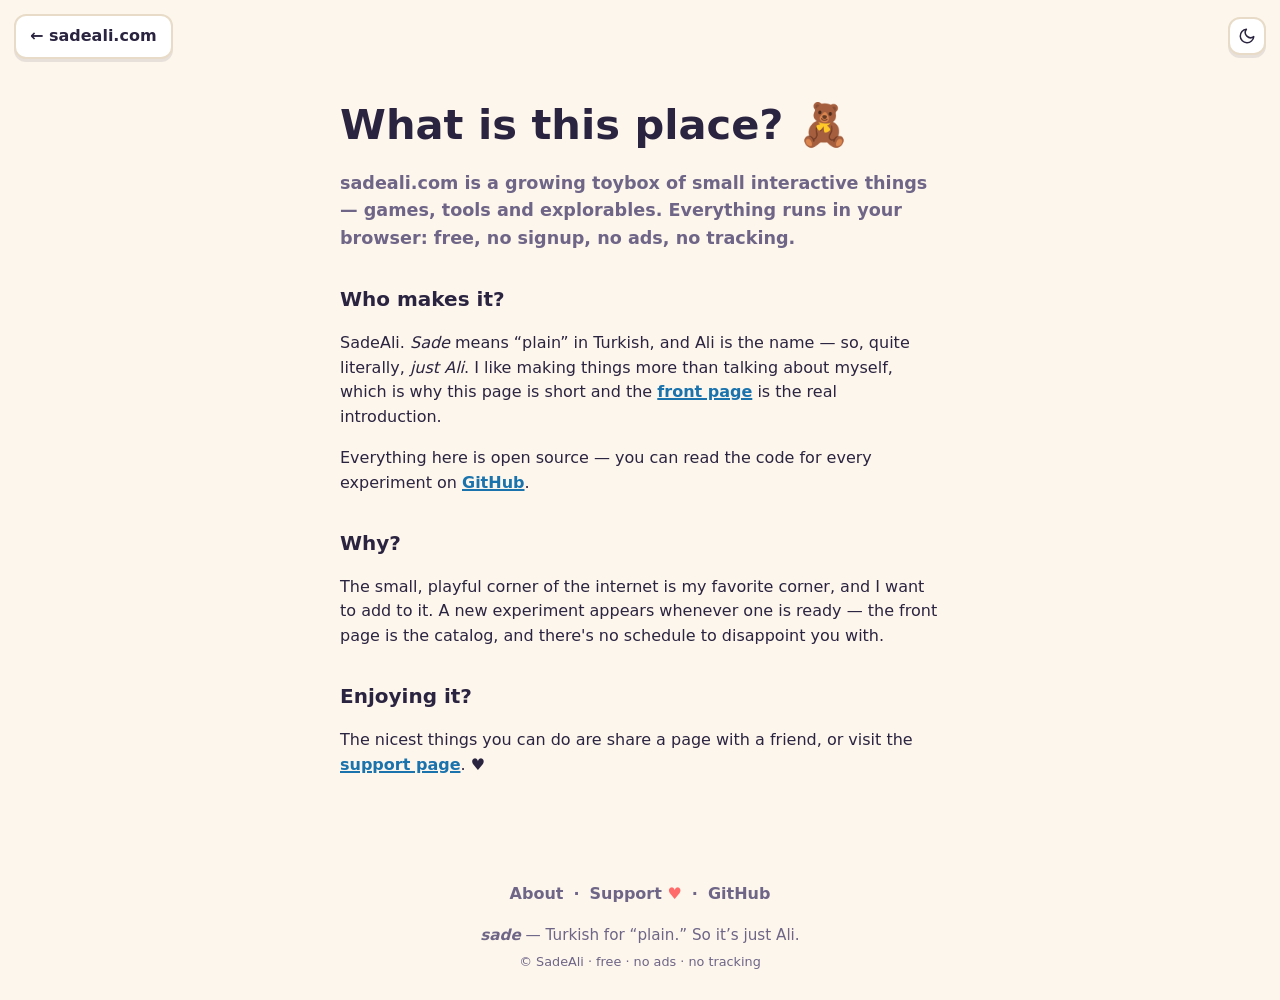
==== about/index.html @ f3c20641 "Review fixes: no-JS dark theme tokens, WCAG AA contrast, [hidden] guard, og:image + twitter cards, e" ====
<!DOCTYPE html>
<html lang="en">
<head>
<meta charset="UTF-8">
<meta name="viewport" content="width=device-width, initial-scale=1.0">
<title>About — SadeAli</title>
<meta name="description" content="What sadeali.com is, who makes it, and why: a growing toybox of free interactive experiments.">
<meta property="og:type" content="website">
<meta property="og:title" content="About — SadeAli">
<meta property="og:description" content="What sadeali.com is, who makes it, and why.">
<meta property="og:site_name" content="SadeAli">
<meta property="og:url" content="https://sadeali.com/about/">
<meta property="og:image" content="https://sadeali.com/og.png">
<meta property="og:image:width" content="1200">
<meta property="og:image:height" content="630">
<meta property="og:image:alt" content="SadeAli — little experiments on the internet">
<link rel="canonical" href="https://sadeali.com/about/">
<meta name="twitter:card" content="summary_large_image">
<meta name="twitter:title" content="About — SadeAli">
<meta name="twitter:description" content="What sadeali.com is, who makes it, and why.">
<meta name="twitter:image" content="https://sadeali.com/og.png">
<link rel="icon" href="data:image/svg+xml,&lt;svg xmlns='http://www.w3.org/2000/svg' viewBox='0 0 100 100'&gt;&lt;text y='.9em' font-size='90'&gt;🧸&lt;/text&gt;&lt;/svg&gt;">
<link rel="stylesheet" href="../css/style.css">
<script>
(function(){var t=null;try{t=localStorage.getItem('sadeali-theme');}catch(e){}if(!t)t=matchMedia('(prefers-color-scheme: dark)').matches?'dark':'light';document.documentElement.dataset.theme=t;})();
</script>
</head>
<body>
<div class="topbar">
  <a class="backlink" href="../">← sadeali.com</a>
  <div class="topbar-spacer"></div>
  <button class="iconbtn" id="themeToggle" aria-label="Toggle light or dark theme" title="Toggle theme" hidden>
    <svg class="ic-moon" viewBox="0 0 24 24" width="18" height="18" aria-hidden="true"><path d="M21 12.8A9 9 0 1 1 11.2 3a7 7 0 0 0 9.8 9.8Z" stroke="currentColor" stroke-width="2" fill="none" stroke-linejoin="round"/></svg>
    <svg class="ic-sun" viewBox="0 0 24 24" width="18" height="18" aria-hidden="true"><circle cx="12" cy="12" r="4" stroke="currentColor" stroke-width="2" fill="none"/><path d="M12 2v2m0 16v2M2 12h2m16 0h2M4.9 4.9l1.4 1.4m11.4 11.4 1.4 1.4M19.1 4.9l-1.4 1.4M6.3 17.7l-1.4 1.4" stroke="currentColor" stroke-width="2" stroke-linecap="round"/></svg>
  </button>
</div>

<main class="page">
  <h1>What is this place? 🧸</h1>
  <p class="lede">sadeali.com is a growing toybox of small interactive things — games, tools and explorables. Everything runs in your browser: free, no signup, no ads, no tracking.</p>

  <h2>Who makes it?</h2>
  <p>SadeAli. <em lang="tr">Sade</em> means “plain” in Turkish, and Ali is the name — so, quite literally, <em>just Ali</em>. I like making things more than talking about myself, which is why this page is short and the <a href="../">front page</a> is the real introduction.</p>
  <p>Everything here is open source — you can read the code for every experiment on <a href="https://github.com/SadeAli" rel="me noopener">GitHub</a>.</p>

  <h2>Why?</h2>
  <p>The small, playful corner of the internet is my favorite corner, and I want to add to it. A new experiment appears whenever one is ready — the front page is the catalog, and there's no schedule to disappoint you with.</p>

  <h2>Enjoying it?</h2>
  <p>The nicest things you can do are share a page with a friend, or visit the <a href="../support/">support page</a>. ♥</p>
</main>

<footer class="footer">
  <nav class="footnav" aria-label="Site links">
    <a href="../about/">About</a>
    <span aria-hidden="true">·</span>
    <a href="../support/">Support <span class="heart-ink" aria-hidden="true">♥</span></a>
    <span aria-hidden="true">·</span>
    <a href="https://github.com/SadeAli" rel="me noopener">GitHub</a>
    <span id="supportLinks"></span>
  </nav>
  <p class="brandstory"><em lang="tr">sade</em> — Turkish for “plain.” So it’s just Ali.</p>
  <p class="fineprint">© SadeAli · free · no ads · no tracking</p>
</footer>

<script src="../js/support-config.js"></script>
<script src="../js/main.js"></script>
</body>
</html>
---- css/style.css ----
/* ============================================================
   sadeali.com — playful toybox theme.
   Zero dependencies, no external fonts; system rounded stack.
   Tokens first, then hero, cards, inner pages, footer.
   ============================================================ */

:root {
  --bg: #FDF6EC;
  --card: #FFFFFF;
  --ink: #2B2440;
  --muted: #6E6587;
  --line: #E8DCC8;
  --shadow: rgba(43, 36, 64, 0.10);
  --hero-from: #C9E9FF;
  --focus: #1A73AD;
  --link: #1A73AD;
  --blob-alpha: 0.5;

  --coral: #FF6B6B;
  --sunny: #FFB627;
  --mint: #2EC4A6;
  --sky: #3FB3F6;
  --lilac: #9D7BF4;
  --bubblegum: #F46BB8;
}

:root[data-theme="dark"] {
  --bg: #1A1626;
  --card: #241E35;
  --ink: #F3EEFF;
  --muted: #A79FC2;
  --line: #372E52;
  --shadow: rgba(0, 0, 0, 0.45);
  --hero-from: #2A2350;
  --focus: #9D7BF4;
  --link: var(--sky);
  --blob-alpha: 0.28;
}

/* No-JS visitors still get their preferred scheme. */
@media (prefers-color-scheme: dark) {
  :root:not([data-theme="light"]) {
    --bg: #1A1626;
    --card: #241E35;
    --ink: #F3EEFF;
    --muted: #A79FC2;
    --line: #372E52;
    --shadow: rgba(0, 0, 0, 0.45);
    --hero-from: #2A2350;
    --focus: #9D7BF4;
    --link: var(--sky);
    --blob-alpha: 0.28;
  }
}

.accent-coral { --accent: var(--coral); }
.accent-sunny { --accent: var(--sunny); }
.accent-mint { --accent: var(--mint); }
.accent-sky { --accent: var(--sky); }
.accent-lilac { --accent: var(--lilac); }
.accent-bubblegum { --accent: var(--bubblegum); }

* { box-sizing: border-box; }

/* The Stage-0 reveal depends on [hidden] beating component display rules
   (UA stylesheets don't always apply it with !important). */
[hidden] { display: none !important; }

html { height: 100%; }

body {
  margin: 0;
  min-height: 100%;
  display: flex;
  flex-direction: column;
  background: var(--bg);
  color: var(--ink);
  font-family: ui-rounded, "SF Pro Rounded", "Nunito", "Quicksand", "Varela Round", "Trebuchet MS", system-ui, sans-serif;
  line-height: 1.55;
  -webkit-font-smoothing: antialiased;
}

a { color: inherit; }

.skip {
  position: absolute;
  left: -9999px;
  top: 0;
  background: var(--card);
  color: var(--ink);
  padding: 10px 16px;
  border-radius: 0 0 12px 0;
  z-index: 20;
}
.skip:focus { left: 0; }

:is(a, button, input, [tabindex]):focus-visible {
  outline: 3px solid var(--focus);
  outline-offset: 3px;
}

/* ===== Corner controls (theme toggle, support heart) ===== */

.corner-controls {
  position: absolute;
  top: 14px;
  right: 14px;
  display: flex;
  gap: 8px;
  z-index: 5;
}

.iconbtn {
  display: inline-flex;
  align-items: center;
  justify-content: center;
  width: 38px;
  height: 38px;
  border-radius: 12px;
  border: 2px solid var(--line);
  background: var(--card);
  color: var(--ink);
  cursor: pointer;
  padding: 0;
  box-shadow: 0 3px 0 var(--shadow);
  transition: transform 0.15s ease, box-shadow 0.15s ease;
}
.iconbtn:hover { transform: translateY(-2px); box-shadow: 0 5px 0 var(--shadow); }
.iconbtn:active { transform: translateY(1px); box-shadow: 0 1px 0 var(--shadow); }

:root[data-theme="dark"] .ic-moon { display: none; }
:root:not([data-theme="dark"]) .ic-sun { display: none; }
/* No-JS visitors never get a data-theme attribute; source order lets these
   win the specificity tie so OS-dark users still see the right icon. */
@media (prefers-color-scheme: dark) {
  :root:not([data-theme="light"]) .ic-moon { display: none; }
  :root:not([data-theme="light"]) .ic-sun { display: inline; }
}

/* ===== Hero ===== */

.hero {
  position: relative;
  overflow: hidden;
  text-align: center;
  padding: 84px 20px 56px;
  background: linear-gradient(180deg, var(--hero-from) 0%, var(--bg) 100%);
}

.blobs { position: absolute; inset: 0; pointer-events: none; }

.blob {
  position: absolute;
  border-radius: 50%;
  filter: blur(28px);
  opacity: var(--blob-alpha);
  animation: drift 12s ease-in-out infinite alternate;
}
.b1 { width: 180px; height: 180px; left: 6%; top: 12%; background: var(--coral); animation-duration: 13s; }
.b2 { width: 140px; height: 140px; right: 10%; top: 8%; background: var(--sunny); animation-duration: 10s; animation-delay: -3s; }
.b3 { width: 120px; height: 120px; left: 22%; bottom: -10%; background: var(--mint); animation-duration: 15s; animation-delay: -6s; }
.b4 { width: 160px; height: 160px; right: 20%; bottom: -18%; background: var(--bubblegum); animation-duration: 11s; animation-delay: -8s; }

@keyframes drift {
  from { transform: translate(0, 0) scale(1); }
  to { transform: translate(24px, -18px) scale(1.12); }
}

.wordmark {
  position: relative;
  margin: 0;
  font-size: clamp(2.8rem, 10vw, 5.2rem);
  font-weight: 900;
  letter-spacing: 0.01em;
  line-height: 1.1;
}

.wordmark span { display: inline-block; }
.wordmark span:nth-child(1) { color: var(--coral); transform: rotate(-4deg); }
.wordmark span:nth-child(2) { color: var(--sunny); transform: rotate(3deg); }
.wordmark span:nth-child(3) { color: var(--mint); transform: rotate(-2deg); }
.wordmark span:nth-child(4) { color: var(--sky); transform: rotate(3deg); }
.wordmark span:nth-child(5) { color: var(--lilac); transform: rotate(-3deg); }
.wordmark span:nth-child(6) { color: var(--bubblegum); transform: rotate(2deg); }
.wordmark span:nth-child(7) { color: var(--coral); transform: rotate(-3deg); }

.wordmark:hover span { animation: hop 0.5s ease; }
.wordmark span:nth-child(2) { animation-delay: 0.04s; }
.wordmark span:nth-child(3) { animation-delay: 0.08s; }
.wordmark span:nth-child(4) { animation-delay: 0.12s; }
.wordmark span:nth-child(5) { animation-delay: 0.16s; }
.wordmark span:nth-child(6) { animation-delay: 0.2s; }
.wordmark span:nth-child(7) { animation-delay: 0.24s; }

@keyframes hop {
  30% { transform: translateY(-12px); }
  60% { transform: translateY(2px); }
}

.tagline {
  position: relative;
  margin: 10px 0 0;
  font-size: clamp(1rem, 3vw, 1.25rem);
  color: var(--muted);
  font-weight: 600;
}

/* ===== Project grid ===== */

main { flex: 1; width: 100%; }

.grid {
  list-style: none;
  margin: 0 auto;
  padding: 36px 20px 20px;
  max-width: 980px;
  display: grid;
  grid-template-columns: repeat(auto-fill, minmax(240px, 1fr));
  gap: 20px;
}

.grid > li { animation: rise 0.5s ease backwards; }
.grid > li:nth-child(2) { animation-delay: 0.07s; }
.grid > li:nth-child(3) { animation-delay: 0.14s; }
.grid > li:nth-child(4) { animation-delay: 0.21s; }
.grid > li:nth-child(5) { animation-delay: 0.28s; }
.grid > li:nth-child(6) { animation-delay: 0.35s; }

@keyframes rise {
  from { opacity: 0; transform: translateY(14px); }
}

.card {
  position: relative;
  display: flex;
  flex-direction: column;
  align-items: center;
  gap: 10px;
  height: 100%;
  padding: 26px 20px 22px;
  text-align: center;
  text-decoration: none;
  background: var(--card);
  border: 2px solid var(--line);
  border-radius: 22px;
  box-shadow: 0 5px 0 var(--shadow);
  transition: transform 0.18s ease, box-shadow 0.18s ease, border-color 0.18s ease;
}

a.card:hover, a.card:focus-visible {
  transform: translateY(-6px) rotate(-1.2deg);
  border-color: var(--accent);
  box-shadow: 0 11px 0 color-mix(in srgb, var(--accent) 35%, transparent);
}

.card-icon {
  display: grid;
  place-items: center;
  width: 76px;
  height: 76px;
  font-size: 40px;
  border-radius: 20px;
  background: color-mix(in srgb, var(--accent) 18%, transparent);
}

.card-title { margin: 0; font-size: 1.2rem; font-weight: 800; }
.card-tagline { margin: 0; font-size: 0.92rem; color: var(--muted); }

.badge {
  position: absolute;
  top: 12px;
  right: 12px;
  font-size: 0.68rem;
  font-weight: 900;
  letter-spacing: 0.08em;
  color: #1A1626; /* dark ink passes AA on every accent, both themes */
  background: var(--accent);
  padding: 3px 8px;
  border-radius: 999px;
  transform: rotate(6deg);
}

.card-soon { border-style: dashed; }
.card-soon .card-title, .card-soon .card-tagline { color: var(--muted); }
.card-soon .card-icon { animation: wobble 3.2s ease-in-out infinite; }
.grid > li:nth-child(even) .card-soon .card-icon { animation-delay: -1.6s; }

@keyframes wobble {
  0%, 100% { transform: rotate(0deg); }
  20% { transform: rotate(-5deg); }
  40% { transform: rotate(4deg); }
  60% { transform: rotate(-3deg); }
  80% { transform: rotate(2deg); }
}

/* ===== Inner pages (about, support, 404) ===== */

.topbar {
  display: flex;
  align-items: center;
  gap: 8px;
  padding: 14px;
}

.backlink {
  display: inline-flex;
  align-items: center;
  gap: 6px;
  font-weight: 800;
  text-decoration: none;
  padding: 8px 14px;
  border: 2px solid var(--line);
  border-radius: 12px;
  background: var(--card);
  box-shadow: 0 3px 0 var(--shadow);
  transition: transform 0.15s ease, box-shadow 0.15s ease;
}
.backlink:hover { transform: translateY(-2px); box-shadow: 0 5px 0 var(--shadow); }

.topbar-spacer { flex: 1; }

.page {
  width: 100%;
  max-width: 640px;
  margin: 0 auto;
  padding: 12px 20px 48px;
}

.page h1 {
  font-size: clamp(1.9rem, 6vw, 2.6rem);
  font-weight: 900;
  line-height: 1.15;
  margin: 0.4em 0 0.5em;
}

.page h2 { font-size: 1.25rem; font-weight: 800; margin: 1.6em 0 0.4em; }
.page p, .page li { color: var(--ink); }
.page .lede { font-size: 1.1rem; color: var(--muted); font-weight: 600; }
.page a { color: var(--link); font-weight: 700; text-decoration-thickness: 2px; }

.page ul.fancy { list-style: none; padding: 0; }
.page ul.fancy li {
  margin: 10px 0;
  padding: 12px 16px;
  background: var(--card);
  border: 2px solid var(--line);
  border-radius: 14px;
  box-shadow: 0 3px 0 var(--shadow);
}

.btnrow { display: flex; flex-wrap: wrap; gap: 12px; margin: 16px 0; }

.btn {
  display: inline-flex;
  align-items: center;
  gap: 8px;
  padding: 12px 20px;
  font-size: 1rem;
  font-weight: 800;
  font-family: inherit;
  text-decoration: none;
  color: var(--ink);
  background: color-mix(in srgb, var(--accent, var(--sky)) 26%, var(--card));
  border: 2px solid var(--accent, var(--sky));
  border-radius: 14px;
  cursor: pointer;
  box-shadow: 0 4px 0 color-mix(in srgb, var(--accent, var(--sky)) 45%, transparent);
  transition: transform 0.15s ease, box-shadow 0.15s ease;
}
.btn:hover { transform: translateY(-3px); box-shadow: 0 7px 0 color-mix(in srgb, var(--accent, var(--sky)) 45%, transparent); }
.btn:active { transform: translateY(1px); box-shadow: 0 1px 0 color-mix(in srgb, var(--accent, var(--sky)) 45%, transparent); }

.newsletter-form { display: flex; flex-wrap: wrap; gap: 10px; margin: 14px 0; }
.newsletter-form input[type="email"] {
  flex: 1;
  min-width: 200px;
  padding: 12px 14px;
  font-size: 1rem;
  font-family: inherit;
  color: var(--ink);
  background: var(--card);
  border: 2px solid var(--line);
  border-radius: 14px;
}

.supporters { list-style: none; padding: 0; display: flex; flex-wrap: wrap; gap: 10px; }
.supporters li {
  padding: 8px 14px;
  font-weight: 700;
  background: var(--card);
  border: 2px solid var(--line);
  border-radius: 999px;
  box-shadow: 0 3px 0 var(--shadow);
}

/* ===== 404 ===== */

.lost {
  flex: 1;
  display: flex;
  flex-direction: column;
  align-items: center;
  justify-content: center;
  text-align: center;
  padding: 40px 20px;
}
.lost .bigicon { font-size: 84px; animation: wobble 3.2s ease-in-out infinite; }
.lost h1 { font-size: clamp(1.8rem, 6vw, 2.4rem); font-weight: 900; margin: 12px 0 6px; }
.lost p { color: var(--muted); font-weight: 600; margin: 0 0 22px; }

/* ===== Footer ===== */

.footer {
  text-align: center;
  padding: 40px 20px 28px;
  color: var(--muted);
}

.footnav {
  display: flex;
  flex-wrap: wrap;
  align-items: center;
  justify-content: center;
  gap: 10px;
  font-weight: 700;
}
.footnav a { text-decoration: none; }
.footnav a:hover { text-decoration: underline; text-decoration-thickness: 2px; }
#supportLinks { display: contents; }

.heart-ink { color: var(--coral); }

.brandstory { margin: 18px 0 4px; font-size: 0.95rem; }
.brandstory em { font-weight: 700; }

.fineprint { margin: 0; font-size: 0.8rem; }

/* ===== Motion & small screens ===== */

@media (prefers-reduced-motion: reduce) {
  *, *::before, *::after {
    animation-duration: 0.01ms !important;
    animation-iteration-count: 1 !important;
    transition-duration: 0.01ms !important;
  }
}

@media (max-width: 480px) {
  .hero { padding: 76px 16px 44px; }
  .grid { grid-template-columns: 1fr 1fr; gap: 12px; padding: 28px 14px 16px; }
  .card { padding: 20px 12px 16px; }
  .card-icon { width: 60px; height: 60px; font-size: 32px; }
  .card-title { font-size: 1.05rem; }
  .card-tagline { font-size: 0.85rem; }
}
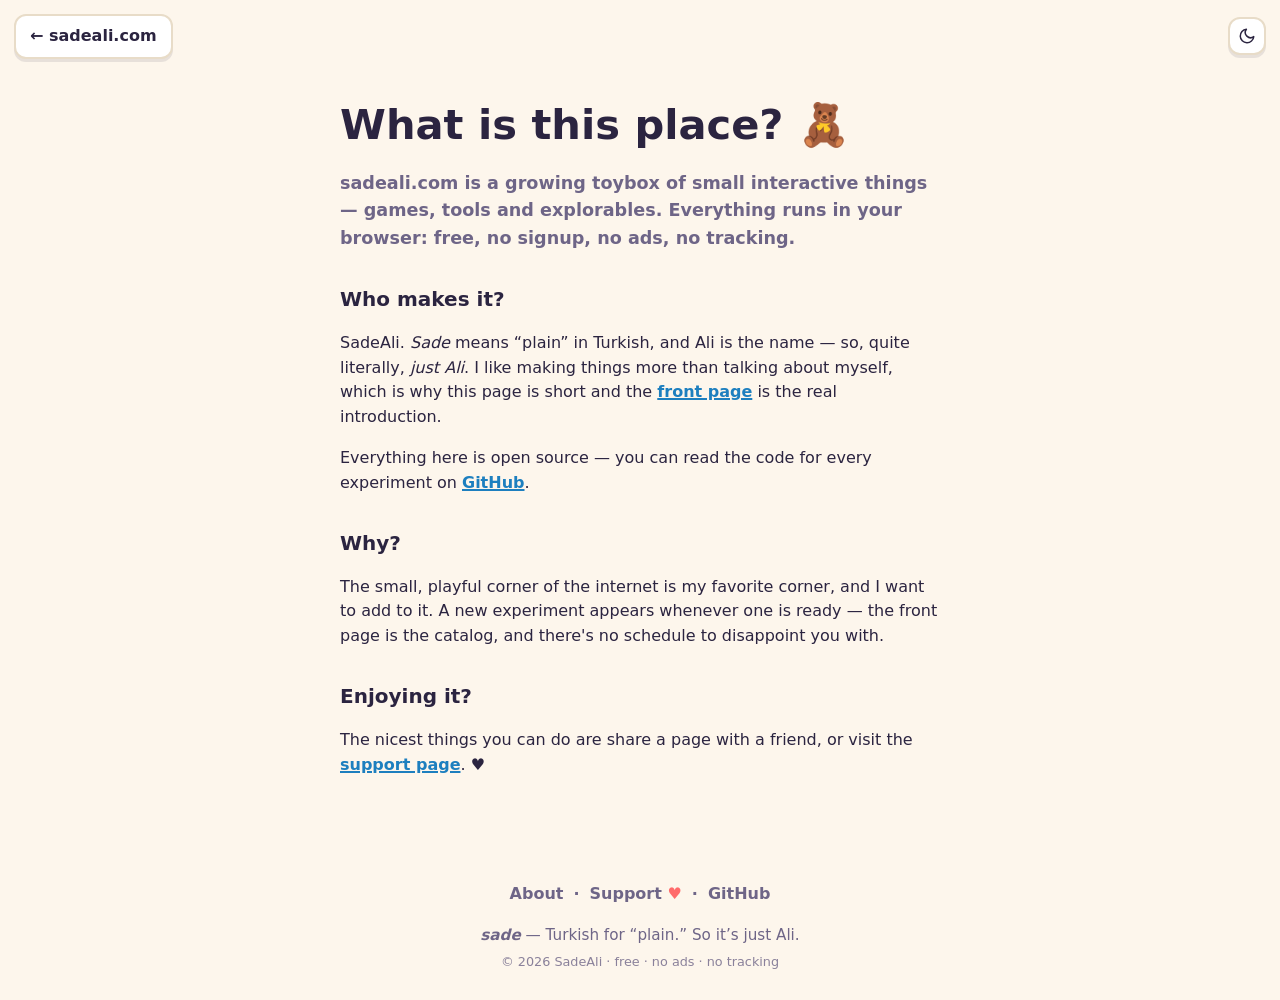
==== commit bc36dd1a: "Hub scaffolding: toybox landing page, about/support pages, Stage-0 donation switches Co-Authored-By:" ====
--- a/about/index.html
+++ b/about/index.html
@@ -10,26 +10,18 @@
 <meta property="og:description" content="What sadeali.com is, who makes it, and why.">
 <meta property="og:site_name" content="SadeAli">
 <meta property="og:url" content="https://sadeali.com/about/">
-<meta property="og:image" content="https://sadeali.com/og.png">
-<meta property="og:image:width" content="1200">
-<meta property="og:image:height" content="630">
-<meta property="og:image:alt" content="SadeAli — little experiments on the internet">
 <link rel="canonical" href="https://sadeali.com/about/">
-<meta name="twitter:card" content="summary_large_image">
-<meta name="twitter:title" content="About — SadeAli">
-<meta name="twitter:description" content="What sadeali.com is, who makes it, and why.">
-<meta name="twitter:image" content="https://sadeali.com/og.png">
 <link rel="icon" href="data:image/svg+xml,&lt;svg xmlns='http://www.w3.org/2000/svg' viewBox='0 0 100 100'&gt;&lt;text y='.9em' font-size='90'&gt;🧸&lt;/text&gt;&lt;/svg&gt;">
 <link rel="stylesheet" href="../css/style.css">
 <script>
-(function(){var t=null;try{t=localStorage.getItem('sadeali-theme');}catch(e){}if(!t)t=matchMedia('(prefers-color-scheme: dark)').matches?'dark':'light';document.documentElement.dataset.theme=t;})();
+(function(){try{var t=localStorage.getItem('sadeali-theme');if(!t)t=matchMedia('(prefers-color-scheme: dark)').matches?'dark':'light';document.documentElement.dataset.theme=t;}catch(e){}})();
 </script>
 </head>
 <body>
 <div class="topbar">
   <a class="backlink" href="../">← sadeali.com</a>
   <div class="topbar-spacer"></div>
-  <button class="iconbtn" id="themeToggle" aria-label="Toggle light or dark theme" title="Toggle theme" hidden>
+  <button class="iconbtn" id="themeToggle" aria-label="Toggle light or dark theme" title="Toggle theme">
     <svg class="ic-moon" viewBox="0 0 24 24" width="18" height="18" aria-hidden="true"><path d="M21 12.8A9 9 0 1 1 11.2 3a7 7 0 0 0 9.8 9.8Z" stroke="currentColor" stroke-width="2" fill="none" stroke-linejoin="round"/></svg>
     <svg class="ic-sun" viewBox="0 0 24 24" width="18" height="18" aria-hidden="true"><circle cx="12" cy="12" r="4" stroke="currentColor" stroke-width="2" fill="none"/><path d="M12 2v2m0 16v2M2 12h2m16 0h2M4.9 4.9l1.4 1.4m11.4 11.4 1.4 1.4M19.1 4.9l-1.4 1.4M6.3 17.7l-1.4 1.4" stroke="currentColor" stroke-width="2" stroke-linecap="round"/></svg>
   </button>
@@ -60,7 +52,7 @@
     <span id="supportLinks"></span>
   </nav>
   <p class="brandstory"><em lang="tr">sade</em> — Turkish for “plain.” So it’s just Ali.</p>
-  <p class="fineprint">© SadeAli · free · no ads · no tracking</p>
+  <p class="fineprint">© 2026 SadeAli · free · no ads · no tracking</p>
 </footer>
 
 <script src="../js/support-config.js"></script>
--- a/css/style.css
+++ b/css/style.css
@@ -12,9 +12,7 @@
   --line: #E8DCC8;
   --shadow: rgba(43, 36, 64, 0.10);
   --hero-from: #C9E9FF;
-  --focus: #1A73AD;
-  --link: #1A73AD;
-  --blob-alpha: 0.5;
+  --focus: #3FB3F6;
 
   --coral: #FF6B6B;
   --sunny: #FFB627;
@@ -33,8 +31,6 @@
   --shadow: rgba(0, 0, 0, 0.45);
   --hero-from: #2A2350;
   --focus: #9D7BF4;
-  --link: var(--sky);
-  --blob-alpha: 0.28;
 }
 
 /* No-JS visitors still get their preferred scheme. */
@@ -48,8 +44,6 @@
     --shadow: rgba(0, 0, 0, 0.45);
     --hero-from: #2A2350;
     --focus: #9D7BF4;
-    --link: var(--sky);
-    --blob-alpha: 0.28;
   }
 }
 
@@ -62,10 +56,6 @@
 
 * { box-sizing: border-box; }
 
-/* The Stage-0 reveal depends on [hidden] beating component display rules
-   (UA stylesheets don't always apply it with !important). */
-[hidden] { display: none !important; }
-
 html { height: 100%; }
 
 body {
@@ -97,6 +87,7 @@
 :is(a, button, input, [tabindex]):focus-visible {
   outline: 3px solid var(--focus);
   outline-offset: 3px;
+  border-radius: 6px;
 }
 
 /* ===== Corner controls (theme toggle, support heart) ===== */
@@ -130,12 +121,6 @@
 
 :root[data-theme="dark"] .ic-moon { display: none; }
 :root:not([data-theme="dark"]) .ic-sun { display: none; }
-/* No-JS visitors never get a data-theme attribute; source order lets these
-   win the specificity tie so OS-dark users still see the right icon. */
-@media (prefers-color-scheme: dark) {
-  :root:not([data-theme="light"]) .ic-moon { display: none; }
-  :root:not([data-theme="light"]) .ic-sun { display: inline; }
-}
 
 /* ===== Hero ===== */
 
@@ -153,9 +138,10 @@
   position: absolute;
   border-radius: 50%;
   filter: blur(28px);
-  opacity: var(--blob-alpha);
+  opacity: 0.5;
   animation: drift 12s ease-in-out infinite alternate;
 }
+:root[data-theme="dark"] .blob { opacity: 0.28; }
 .b1 { width: 180px; height: 180px; left: 6%; top: 12%; background: var(--coral); animation-duration: 13s; }
 .b2 { width: 140px; height: 140px; right: 10%; top: 8%; background: var(--sunny); animation-duration: 10s; animation-delay: -3s; }
 .b3 { width: 120px; height: 120px; left: 22%; bottom: -10%; background: var(--mint); animation-duration: 15s; animation-delay: -6s; }
@@ -273,17 +259,18 @@
   font-size: 0.68rem;
   font-weight: 900;
   letter-spacing: 0.08em;
-  color: #1A1626; /* dark ink passes AA on every accent, both themes */
+  color: #fff;
   background: var(--accent);
   padding: 3px 8px;
   border-radius: 999px;
   transform: rotate(6deg);
 }
+:root[data-theme="dark"] .badge { color: #1A1626; }
 
 .card-soon { border-style: dashed; }
 .card-soon .card-title, .card-soon .card-tagline { color: var(--muted); }
 .card-soon .card-icon { animation: wobble 3.2s ease-in-out infinite; }
-.grid > li:nth-child(even) .card-soon .card-icon { animation-delay: -1.6s; }
+.card-soon:nth-of-type(odd) .card-icon { animation-delay: -1.6s; }
 
 @keyframes wobble {
   0%, 100% { transform: rotate(0deg); }
@@ -336,7 +323,8 @@
 .page h2 { font-size: 1.25rem; font-weight: 800; margin: 1.6em 0 0.4em; }
 .page p, .page li { color: var(--ink); }
 .page .lede { font-size: 1.1rem; color: var(--muted); font-weight: 600; }
-.page a { color: var(--link); font-weight: 700; text-decoration-thickness: 2px; }
+.page a { color: var(--sky); font-weight: 700; text-decoration-thickness: 2px; }
+:root:not([data-theme="dark"]) .page a { color: #1D7FBF; }
 
 .page ul.fancy { list-style: none; padding: 0; }
 .page ul.fancy li {
@@ -433,7 +421,7 @@
 .brandstory { margin: 18px 0 4px; font-size: 0.95rem; }
 .brandstory em { font-weight: 700; }
 
-.fineprint { margin: 0; font-size: 0.8rem; }
+.fineprint { margin: 0; font-size: 0.8rem; opacity: 0.8; }
 
 /* ===== Motion & small screens ===== */
 
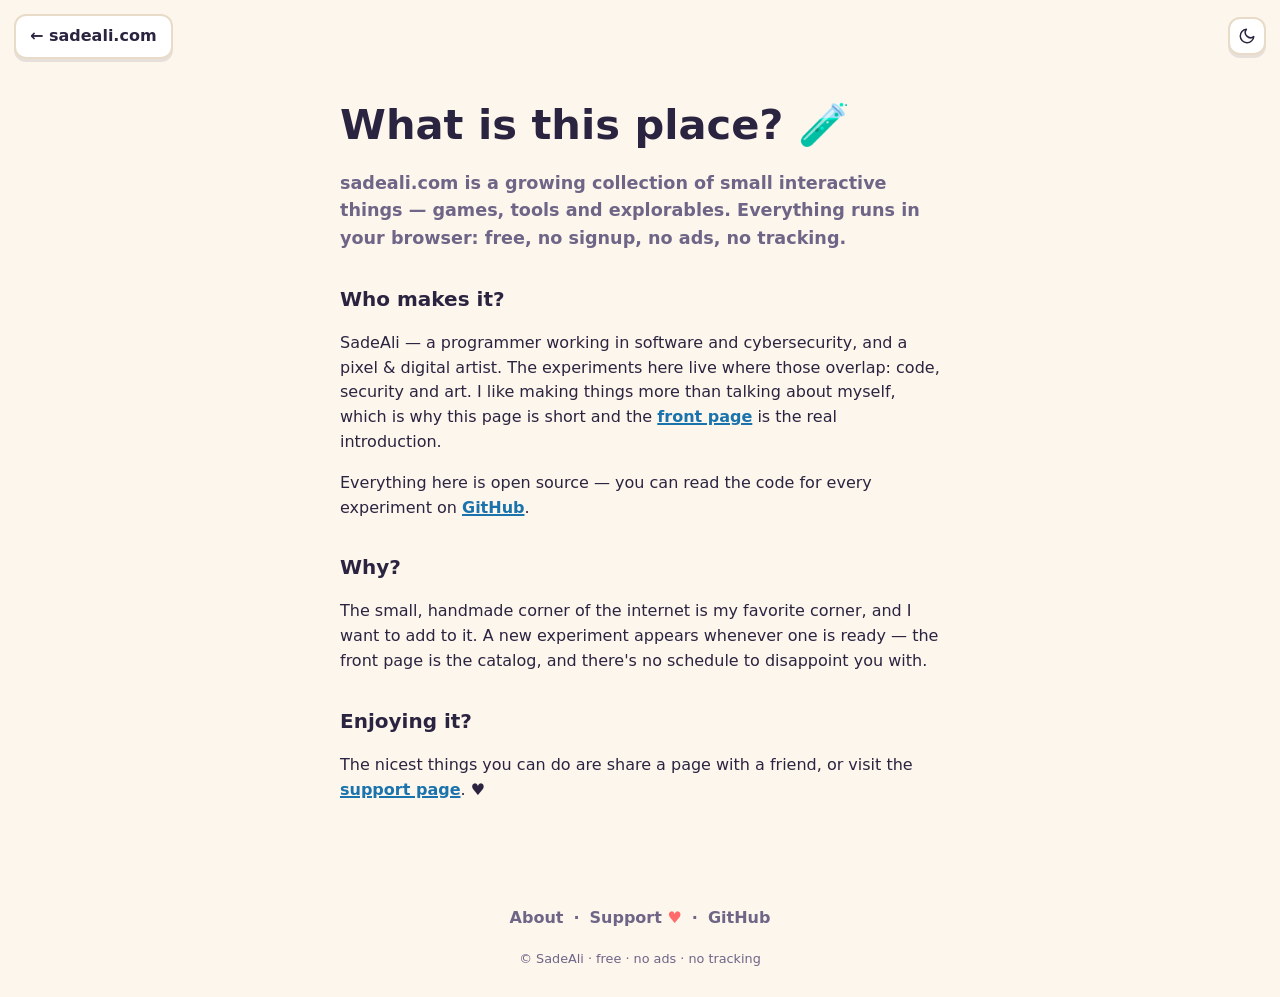
==== commit 8c005cff: "Identity round 2: drop name-meaning copy, reposition maker as programmer/security/artist, wire 5-pla" ====
--- a/about/index.html
+++ b/about/index.html
@@ -4,39 +4,47 @@
 <meta charset="UTF-8">
 <meta name="viewport" content="width=device-width, initial-scale=1.0">
 <title>About — SadeAli</title>
-<meta name="description" content="What sadeali.com is, who makes it, and why: a growing toybox of free interactive experiments.">
+<meta name="description" content="What sadeali.com is, who makes it, and why: a growing collection of free interactive experiments.">
 <meta property="og:type" content="website">
 <meta property="og:title" content="About — SadeAli">
 <meta property="og:description" content="What sadeali.com is, who makes it, and why.">
 <meta property="og:site_name" content="SadeAli">
 <meta property="og:url" content="https://sadeali.com/about/">
+<meta property="og:image" content="https://sadeali.com/og.png">
+<meta property="og:image:width" content="1200">
+<meta property="og:image:height" content="630">
+<meta property="og:image:alt" content="SadeAli — little experiments on the internet">
 <link rel="canonical" href="https://sadeali.com/about/">
-<link rel="icon" href="data:image/svg+xml,&lt;svg xmlns='http://www.w3.org/2000/svg' viewBox='0 0 100 100'&gt;&lt;text y='.9em' font-size='90'&gt;🧸&lt;/text&gt;&lt;/svg&gt;">
+<meta name="twitter:card" content="summary_large_image">
+<meta name="twitter:title" content="About — SadeAli">
+<meta name="twitter:description" content="What sadeali.com is, who makes it, and why.">
+<meta name="twitter:image" content="https://sadeali.com/og.png">
+<link rel="icon" href="data:image/svg+xml,&lt;svg xmlns='http://www.w3.org/2000/svg' viewBox='0 0 100 100'&gt;&lt;text y='.9em' font-size='90'&gt;🧪&lt;/text&gt;&lt;/svg&gt;">
 <link rel="stylesheet" href="../css/style.css">
 <script>
-(function(){try{var t=localStorage.getItem('sadeali-theme');if(!t)t=matchMedia('(prefers-color-scheme: dark)').matches?'dark':'light';document.documentElement.dataset.theme=t;}catch(e){}})();
+(function(){var t=null;try{t=localStorage.getItem('sadeali-theme');}catch(e){}if(!t)t=matchMedia('(prefers-color-scheme: dark)').matches?'dark':'light';document.documentElement.dataset.theme=t;})();
 </script>
 </head>
 <body>
 <div class="topbar">
   <a class="backlink" href="../">← sadeali.com</a>
   <div class="topbar-spacer"></div>
-  <button class="iconbtn" id="themeToggle" aria-label="Toggle light or dark theme" title="Toggle theme">
+  <button class="iconbtn" id="themeToggle" aria-label="Toggle light or dark theme" title="Toggle theme" hidden>
     <svg class="ic-moon" viewBox="0 0 24 24" width="18" height="18" aria-hidden="true"><path d="M21 12.8A9 9 0 1 1 11.2 3a7 7 0 0 0 9.8 9.8Z" stroke="currentColor" stroke-width="2" fill="none" stroke-linejoin="round"/></svg>
     <svg class="ic-sun" viewBox="0 0 24 24" width="18" height="18" aria-hidden="true"><circle cx="12" cy="12" r="4" stroke="currentColor" stroke-width="2" fill="none"/><path d="M12 2v2m0 16v2M2 12h2m16 0h2M4.9 4.9l1.4 1.4m11.4 11.4 1.4 1.4M19.1 4.9l-1.4 1.4M6.3 17.7l-1.4 1.4" stroke="currentColor" stroke-width="2" stroke-linecap="round"/></svg>
   </button>
 </div>
 
 <main class="page">
-  <h1>What is this place? 🧸</h1>
-  <p class="lede">sadeali.com is a growing toybox of small interactive things — games, tools and explorables. Everything runs in your browser: free, no signup, no ads, no tracking.</p>
+  <h1>What is this place? 🧪</h1>
+  <p class="lede">sadeali.com is a growing collection of small interactive things — games, tools and explorables. Everything runs in your browser: free, no signup, no ads, no tracking.</p>
 
   <h2>Who makes it?</h2>
-  <p>SadeAli. <em lang="tr">Sade</em> means “plain” in Turkish, and Ali is the name — so, quite literally, <em>just Ali</em>. I like making things more than talking about myself, which is why this page is short and the <a href="../">front page</a> is the real introduction.</p>
+  <p>SadeAli — a programmer working in software and cybersecurity, and a pixel &amp; digital artist. The experiments here live where those overlap: code, security and art. I like making things more than talking about myself, which is why this page is short and the <a href="../">front page</a> is the real introduction.</p>
   <p>Everything here is open source — you can read the code for every experiment on <a href="https://github.com/SadeAli" rel="me noopener">GitHub</a>.</p>
 
   <h2>Why?</h2>
-  <p>The small, playful corner of the internet is my favorite corner, and I want to add to it. A new experiment appears whenever one is ready — the front page is the catalog, and there's no schedule to disappoint you with.</p>
+  <p>The small, handmade corner of the internet is my favorite corner, and I want to add to it. A new experiment appears whenever one is ready — the front page is the catalog, and there's no schedule to disappoint you with.</p>
 
   <h2>Enjoying it?</h2>
   <p>The nicest things you can do are share a page with a friend, or visit the <a href="../support/">support page</a>. ♥</p>
@@ -51,8 +59,7 @@
     <a href="https://github.com/SadeAli" rel="me noopener">GitHub</a>
     <span id="supportLinks"></span>
   </nav>
-  <p class="brandstory"><em lang="tr">sade</em> — Turkish for “plain.” So it’s just Ali.</p>
-  <p class="fineprint">© 2026 SadeAli · free · no ads · no tracking</p>
+  <p class="fineprint">© SadeAli · free · no ads · no tracking</p>
 </footer>
 
 <script src="../js/support-config.js"></script>
--- a/css/style.css
+++ b/css/style.css
@@ -1,5 +1,5 @@
 /* ============================================================
-   sadeali.com — playful toybox theme.
+   sadeali.com — playful theme.
    Zero dependencies, no external fonts; system rounded stack.
    Tokens first, then hero, cards, inner pages, footer.
    ============================================================ */
@@ -12,7 +12,9 @@
   --line: #E8DCC8;
   --shadow: rgba(43, 36, 64, 0.10);
   --hero-from: #C9E9FF;
-  --focus: #3FB3F6;
+  --focus: #1A73AD;
+  --link: #1A73AD;
+  --blob-alpha: 0.5;
 
   --coral: #FF6B6B;
   --sunny: #FFB627;
@@ -31,6 +33,8 @@
   --shadow: rgba(0, 0, 0, 0.45);
   --hero-from: #2A2350;
   --focus: #9D7BF4;
+  --link: var(--sky);
+  --blob-alpha: 0.28;
 }
 
 /* No-JS visitors still get their preferred scheme. */
@@ -44,6 +48,8 @@
     --shadow: rgba(0, 0, 0, 0.45);
     --hero-from: #2A2350;
     --focus: #9D7BF4;
+    --link: var(--sky);
+    --blob-alpha: 0.28;
   }
 }
 
@@ -56,6 +62,10 @@
 
 * { box-sizing: border-box; }
 
+/* The Stage-0 reveal depends on [hidden] beating component display rules
+   (UA stylesheets don't always apply it with !important). */
+[hidden] { display: none !important; }
+
 html { height: 100%; }
 
 body {
@@ -87,7 +97,6 @@
 :is(a, button, input, [tabindex]):focus-visible {
   outline: 3px solid var(--focus);
   outline-offset: 3px;
-  border-radius: 6px;
 }
 
 /* ===== Corner controls (theme toggle, support heart) ===== */
@@ -121,6 +130,12 @@
 
 :root[data-theme="dark"] .ic-moon { display: none; }
 :root:not([data-theme="dark"]) .ic-sun { display: none; }
+/* No-JS visitors never get a data-theme attribute; source order lets these
+   win the specificity tie so OS-dark users still see the right icon. */
+@media (prefers-color-scheme: dark) {
+  :root:not([data-theme="light"]) .ic-moon { display: none; }
+  :root:not([data-theme="light"]) .ic-sun { display: inline; }
+}
 
 /* ===== Hero ===== */
 
@@ -138,10 +153,9 @@
   position: absolute;
   border-radius: 50%;
   filter: blur(28px);
-  opacity: 0.5;
+  opacity: var(--blob-alpha);
   animation: drift 12s ease-in-out infinite alternate;
 }
-:root[data-theme="dark"] .blob { opacity: 0.28; }
 .b1 { width: 180px; height: 180px; left: 6%; top: 12%; background: var(--coral); animation-duration: 13s; }
 .b2 { width: 140px; height: 140px; right: 10%; top: 8%; background: var(--sunny); animation-duration: 10s; animation-delay: -3s; }
 .b3 { width: 120px; height: 120px; left: 22%; bottom: -10%; background: var(--mint); animation-duration: 15s; animation-delay: -6s; }
@@ -259,18 +273,17 @@
   font-size: 0.68rem;
   font-weight: 900;
   letter-spacing: 0.08em;
-  color: #fff;
+  color: #1A1626; /* dark ink passes AA on every accent, both themes */
   background: var(--accent);
   padding: 3px 8px;
   border-radius: 999px;
   transform: rotate(6deg);
 }
-:root[data-theme="dark"] .badge { color: #1A1626; }
 
 .card-soon { border-style: dashed; }
 .card-soon .card-title, .card-soon .card-tagline { color: var(--muted); }
 .card-soon .card-icon { animation: wobble 3.2s ease-in-out infinite; }
-.card-soon:nth-of-type(odd) .card-icon { animation-delay: -1.6s; }
+.grid > li:nth-child(even) .card-soon .card-icon { animation-delay: -1.6s; }
 
 @keyframes wobble {
   0%, 100% { transform: rotate(0deg); }
@@ -323,8 +336,7 @@
 .page h2 { font-size: 1.25rem; font-weight: 800; margin: 1.6em 0 0.4em; }
 .page p, .page li { color: var(--ink); }
 .page .lede { font-size: 1.1rem; color: var(--muted); font-weight: 600; }
-.page a { color: var(--sky); font-weight: 700; text-decoration-thickness: 2px; }
-:root:not([data-theme="dark"]) .page a { color: #1D7FBF; }
+.page a { color: var(--link); font-weight: 700; text-decoration-thickness: 2px; }
 
 .page ul.fancy { list-style: none; padding: 0; }
 .page ul.fancy li {
@@ -418,10 +430,7 @@
 
 .heart-ink { color: var(--coral); }
 
-.brandstory { margin: 18px 0 4px; font-size: 0.95rem; }
-.brandstory em { font-weight: 700; }
-
-.fineprint { margin: 0; font-size: 0.8rem; opacity: 0.8; }
+.fineprint { margin: 18px 0 0; font-size: 0.8rem; }
 
 /* ===== Motion & small screens ===== */
 
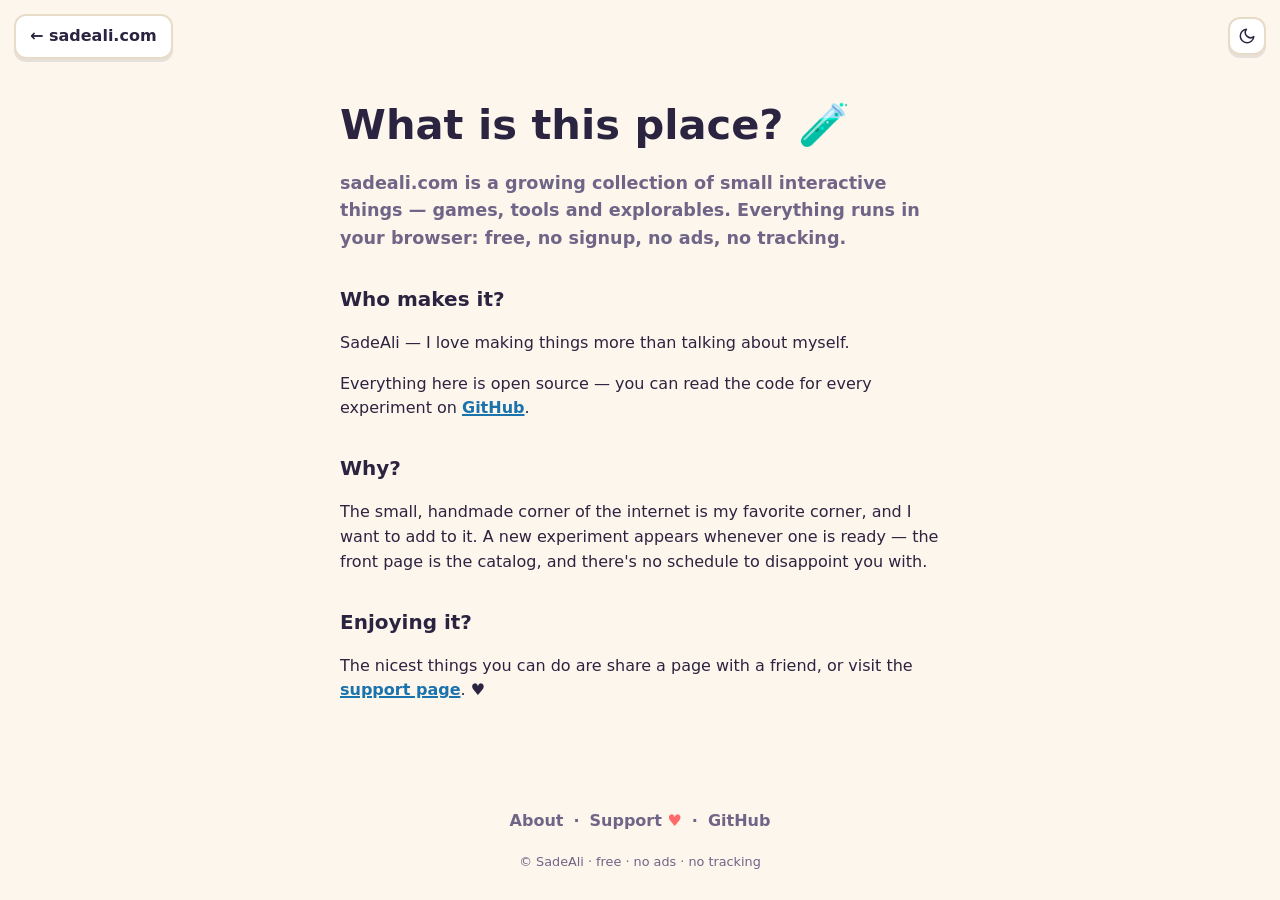
==== commit e188aef2: "About: trim self-description to a single line per owner Co-Authored-By: Claude Fable 5 <noreply@anth" ====
--- a/about/index.html
+++ b/about/index.html
@@ -40,7 +40,7 @@
   <p class="lede">sadeali.com is a growing collection of small interactive things — games, tools and explorables. Everything runs in your browser: free, no signup, no ads, no tracking.</p>
 
   <h2>Who makes it?</h2>
-  <p>SadeAli — a programmer working in software and cybersecurity, and a pixel &amp; digital artist. The experiments here live where those overlap: code, security and art. I like making things more than talking about myself, which is why this page is short and the <a href="../">front page</a> is the real introduction.</p>
+  <p>SadeAli — I love making things more than talking about myself.</p>
   <p>Everything here is open source — you can read the code for every experiment on <a href="https://github.com/SadeAli" rel="me noopener">GitHub</a>.</p>
 
   <h2>Why?</h2>
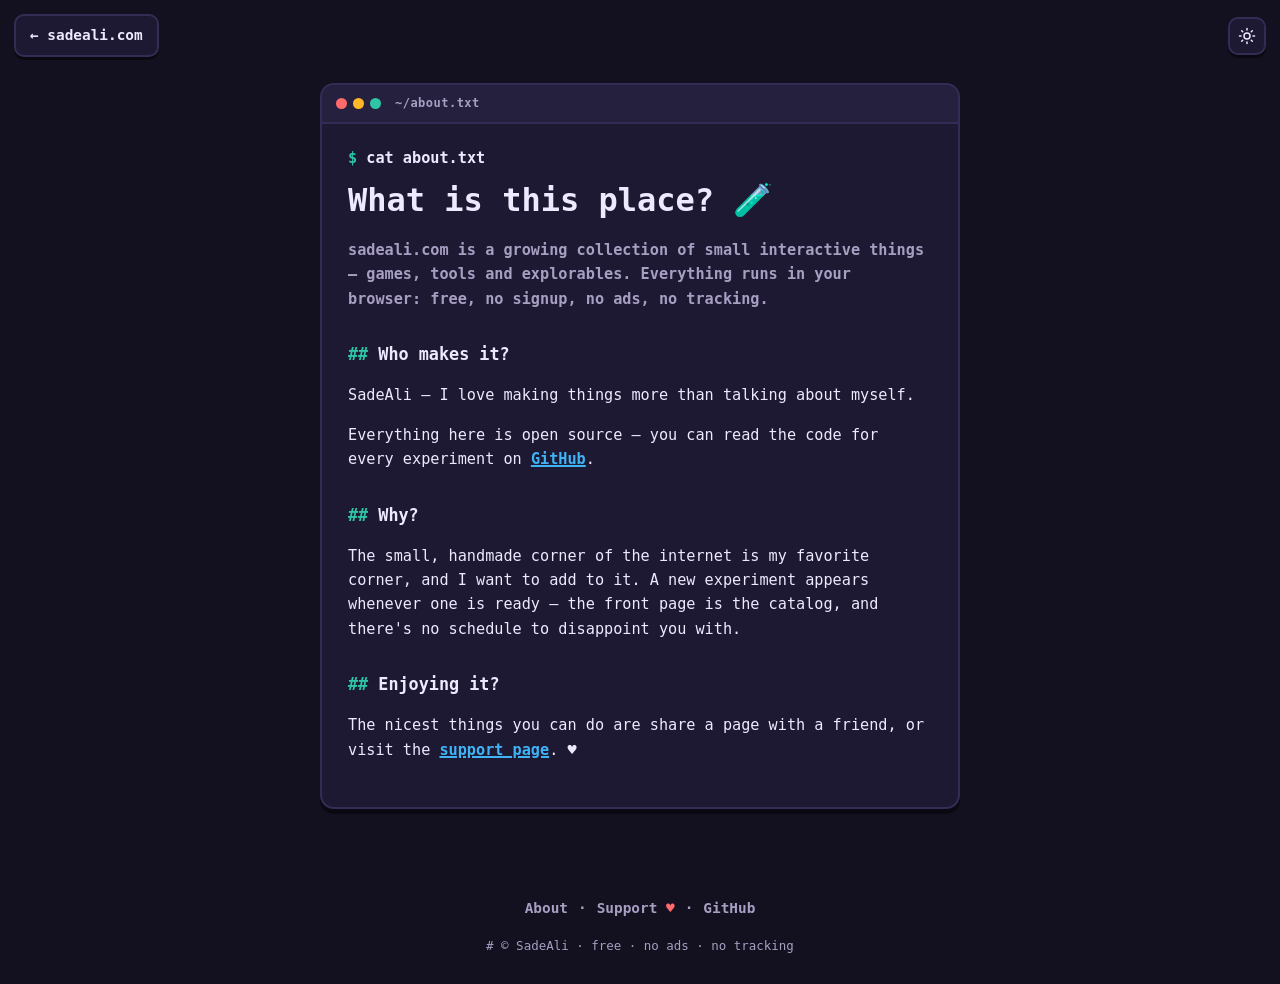
==== commit 34aa951c: "Friendly-terminal theme: dark-first mono design, terminal-window chrome, support.sh card - Hero and " ====
--- a/about/index.html
+++ b/about/index.html
@@ -22,7 +22,7 @@
 <link rel="icon" href="data:image/svg+xml,&lt;svg xmlns='http://www.w3.org/2000/svg' viewBox='0 0 100 100'&gt;&lt;text y='.9em' font-size='90'&gt;🧪&lt;/text&gt;&lt;/svg&gt;">
 <link rel="stylesheet" href="../css/style.css">
 <script>
-(function(){var t=null;try{t=localStorage.getItem('sadeali-theme');}catch(e){}if(!t)t=matchMedia('(prefers-color-scheme: dark)').matches?'dark':'light';document.documentElement.dataset.theme=t;})();
+(function(){var t=null;try{t=localStorage.getItem('sadeali-theme');}catch(e){}document.documentElement.dataset.theme=(t==='light')?'light':'dark';})();
 </script>
 </head>
 <body>
@@ -36,18 +36,24 @@
 </div>
 
 <main class="page">
-  <h1>What is this place? 🧪</h1>
-  <p class="lede">sadeali.com is a growing collection of small interactive things — games, tools and explorables. Everything runs in your browser: free, no signup, no ads, no tracking.</p>
+  <div class="term">
+    <div class="term-bar" aria-hidden="true"><i class="dot d1"></i><i class="dot d2"></i><i class="dot d3"></i><span class="term-title">~/about.txt</span></div>
+    <div class="term-body">
+      <p class="promptline" aria-hidden="true"><span class="prompt">$</span> cat about.txt</p>
+      <h1>What is this place? 🧪</h1>
+      <p class="lede">sadeali.com is a growing collection of small interactive things — games, tools and explorables. Everything runs in your browser: free, no signup, no ads, no tracking.</p>
 
-  <h2>Who makes it?</h2>
-  <p>SadeAli — I love making things more than talking about myself.</p>
-  <p>Everything here is open source — you can read the code for every experiment on <a href="https://github.com/SadeAli" rel="me noopener">GitHub</a>.</p>
+      <h2>Who makes it?</h2>
+      <p>SadeAli — I love making things more than talking about myself.</p>
+      <p>Everything here is open source — you can read the code for every experiment on <a href="https://github.com/SadeAli" rel="me noopener">GitHub</a>.</p>
 
-  <h2>Why?</h2>
-  <p>The small, handmade corner of the internet is my favorite corner, and I want to add to it. A new experiment appears whenever one is ready — the front page is the catalog, and there's no schedule to disappoint you with.</p>
+      <h2>Why?</h2>
+      <p>The small, handmade corner of the internet is my favorite corner, and I want to add to it. A new experiment appears whenever one is ready — the front page is the catalog, and there's no schedule to disappoint you with.</p>
 
-  <h2>Enjoying it?</h2>
-  <p>The nicest things you can do are share a page with a friend, or visit the <a href="../support/">support page</a>. ♥</p>
+      <h2>Enjoying it?</h2>
+      <p>The nicest things you can do are share a page with a friend, or visit the <a href="../support/">support page</a>. ♥</p>
+    </div>
+  </div>
 </main>
 
 <footer class="footer">
@@ -59,7 +65,7 @@
     <a href="https://github.com/SadeAli" rel="me noopener">GitHub</a>
     <span id="supportLinks"></span>
   </nav>
-  <p class="fineprint">© SadeAli · free · no ads · no tracking</p>
+  <p class="fineprint"><span aria-hidden="true"># </span>© SadeAli · free · no ads · no tracking</p>
 </footer>
 
 <script src="../js/support-config.js"></script>
--- a/css/style.css
+++ b/css/style.css
@@ -1,10 +1,34 @@
 /* ============================================================
-   sadeali.com — playful theme.
-   Zero dependencies, no external fonts; system rounded stack.
-   Tokens first, then hero, cards, inner pages, footer.
+   sadeali.com — friendly terminal theme.
+   Dark-first (a terminal is dark); the toggle switches to a
+   "paper terminal" light mode. Zero dependencies, system mono
+   stack. Tokens, terminal window component, hero, cards,
+   inner pages, footer.
    ============================================================ */
 
 :root {
+  --bg: #131020;
+  --card: #1D1932;
+  --ink: #EDE9FF;
+  --muted: #A79FC2;
+  --line: #352C55;
+  --shadow: rgba(0, 0, 0, 0.45);
+  --hero-from: #1C1738;
+  --focus: #9D7BF4;
+  --link: #3FB3F6;
+  --blob-alpha: 0.26;
+
+  --coral: #FF6B6B;
+  --sunny: #FFB627;
+  --mint: #2EC4A6;
+  --sky: #3FB3F6;
+  --lilac: #9D7BF4;
+  --bubblegum: #F46BB8;
+  --prompt: var(--mint);
+}
+
+/* Paper terminal (light) — chosen via the toggle. */
+:root[data-theme="light"] {
   --bg: #FDF6EC;
   --card: #FFFFFF;
   --ink: #2B2440;
@@ -15,42 +39,7 @@
   --focus: #1A73AD;
   --link: #1A73AD;
   --blob-alpha: 0.5;
-
-  --coral: #FF6B6B;
-  --sunny: #FFB627;
-  --mint: #2EC4A6;
-  --sky: #3FB3F6;
-  --lilac: #9D7BF4;
-  --bubblegum: #F46BB8;
-}
-
-:root[data-theme="dark"] {
-  --bg: #1A1626;
-  --card: #241E35;
-  --ink: #F3EEFF;
-  --muted: #A79FC2;
-  --line: #372E52;
-  --shadow: rgba(0, 0, 0, 0.45);
-  --hero-from: #2A2350;
-  --focus: #9D7BF4;
-  --link: var(--sky);
-  --blob-alpha: 0.28;
-}
-
-/* No-JS visitors still get their preferred scheme. */
-@media (prefers-color-scheme: dark) {
-  :root:not([data-theme="light"]) {
-    --bg: #1A1626;
-    --card: #241E35;
-    --ink: #F3EEFF;
-    --muted: #A79FC2;
-    --line: #372E52;
-    --shadow: rgba(0, 0, 0, 0.45);
-    --hero-from: #2A2350;
-    --focus: #9D7BF4;
-    --link: var(--sky);
-    --blob-alpha: 0.28;
-  }
+  --prompt: #0F7A63; /* mint darkened to pass AA on cream (4.9:1) */
 }
 
 .accent-coral { --accent: var(--coral); }
@@ -75,8 +64,8 @@
   flex-direction: column;
   background: var(--bg);
   color: var(--ink);
-  font-family: ui-rounded, "SF Pro Rounded", "Nunito", "Quicksand", "Varela Round", "Trebuchet MS", system-ui, sans-serif;
-  line-height: 1.55;
+  font-family: ui-monospace, "Cascadia Code", "JetBrains Mono", "Fira Code", "Source Code Pro", Menlo, Consolas, "DejaVu Sans Mono", monospace;
+  line-height: 1.6;
   -webkit-font-smoothing: antialiased;
 }
 
@@ -99,6 +88,62 @@
   outline-offset: 3px;
 }
 
+/* ===== Terminal window component ===== */
+
+.term {
+  background: var(--card);
+  border: 2px solid var(--line);
+  border-radius: 14px;
+  box-shadow: 0 5px 0 var(--shadow);
+  overflow: hidden;
+  text-align: left;
+}
+
+.term-bar {
+  display: flex;
+  align-items: center;
+  gap: 6px;
+  padding: 9px 14px;
+  border-bottom: 2px solid var(--line);
+  background: color-mix(in srgb, var(--line) 35%, var(--card));
+}
+
+.dot { width: 11px; height: 11px; border-radius: 50%; }
+.dot.d1 { background: var(--coral); }
+.dot.d2 { background: var(--sunny); }
+.dot.d3 { background: var(--mint); }
+
+.term-title {
+  margin-left: 8px;
+  font-size: 0.75rem;
+  font-weight: 700;
+  color: var(--muted);
+  letter-spacing: 0.04em;
+}
+
+.term-body { padding: 24px 26px 26px; }
+
+.promptline {
+  margin: 0 0 10px;
+  font-size: 0.9rem;
+  font-weight: 700;
+  color: var(--muted);
+}
+.prompt { color: var(--prompt); font-weight: 900; }
+
+.term-output { margin: 0 0 14px; font-size: 0.9rem; color: var(--muted); }
+
+.cursor {
+  display: inline-block;
+  width: 0.55em;
+  height: 1em;
+  margin-left: 0.12em;
+  background: var(--prompt);
+  vertical-align: baseline;
+  animation: blink 1.1s steps(2, start) infinite;
+}
+@keyframes blink { 50% { opacity: 0; } }
+
 /* ===== Corner controls (theme toggle, support heart) ===== */
 
 .corner-controls {
@@ -116,7 +161,7 @@
   justify-content: center;
   width: 38px;
   height: 38px;
-  border-radius: 12px;
+  border-radius: 10px;
   border: 2px solid var(--line);
   background: var(--card);
   color: var(--ink);
@@ -128,14 +173,17 @@
 .iconbtn:hover { transform: translateY(-2px); box-shadow: 0 5px 0 var(--shadow); }
 .iconbtn:active { transform: translateY(1px); box-shadow: 0 1px 0 var(--shadow); }
 
-:root[data-theme="dark"] .ic-moon { display: none; }
-:root:not([data-theme="dark"]) .ic-sun { display: none; }
-/* No-JS visitors never get a data-theme attribute; source order lets these
-   win the specificity tie so OS-dark users still see the right icon. */
-@media (prefers-color-scheme: dark) {
-  :root:not([data-theme="light"]) .ic-moon { display: none; }
-  :root:not([data-theme="light"]) .ic-sun { display: inline; }
-}
+.heartbtn svg { animation: heartbeat 2.6s ease-in-out infinite; }
+@keyframes heartbeat {
+  0%, 100% { transform: scale(1); }
+  12% { transform: scale(1.18); }
+  24% { transform: scale(1); }
+}
+
+/* Dark (default) shows the sun (click → light); light shows the moon. */
+.ic-moon { display: none; }
+:root[data-theme="light"] .ic-moon { display: inline; }
+:root[data-theme="light"] .ic-sun { display: none; }
 
 /* ===== Hero ===== */
 
@@ -143,7 +191,7 @@
   position: relative;
   overflow: hidden;
   text-align: center;
-  padding: 84px 20px 56px;
+  padding: 72px 20px 48px;
   background: linear-gradient(180deg, var(--hero-from) 0%, var(--bg) 100%);
 }
 
@@ -152,7 +200,7 @@
 .blob {
   position: absolute;
   border-radius: 50%;
-  filter: blur(28px);
+  filter: blur(30px);
   opacity: var(--blob-alpha);
   animation: drift 12s ease-in-out infinite alternate;
 }
@@ -166,13 +214,20 @@
   to { transform: translate(24px, -18px) scale(1.12); }
 }
 
+.hero-term {
+  position: relative;
+  width: 100%;
+  max-width: 680px;
+  margin: 0 auto;
+}
+.hero-term .term-body { padding: 26px 30px 30px; }
+
 .wordmark {
-  position: relative;
   margin: 0;
-  font-size: clamp(2.8rem, 10vw, 5.2rem);
+  font-size: clamp(2.4rem, 9vw, 4.6rem);
   font-weight: 900;
   letter-spacing: 0.01em;
-  line-height: 1.1;
+  line-height: 1.15;
 }
 
 .wordmark span { display: inline-block; }
@@ -184,13 +239,28 @@
 .wordmark span:nth-child(6) { color: var(--bubblegum); transform: rotate(2deg); }
 .wordmark span:nth-child(7) { color: var(--coral); transform: rotate(-3deg); }
 
-.wordmark:hover span { animation: hop 0.5s ease; }
-.wordmark span:nth-child(2) { animation-delay: 0.04s; }
-.wordmark span:nth-child(3) { animation-delay: 0.08s; }
-.wordmark span:nth-child(4) { animation-delay: 0.12s; }
-.wordmark span:nth-child(5) { animation-delay: 0.16s; }
-.wordmark span:nth-child(6) { animation-delay: 0.2s; }
-.wordmark span:nth-child(7) { animation-delay: 0.24s; }
+.wordmark:hover span:not(.cursor) { animation: hop 0.5s ease; }
+/* Same specificity as the rule above and later in source, so the
+   staggered delays beat the shorthand's implicit delay reset. */
+.wordmark:hover span:nth-child(2) { animation-delay: 0.04s; }
+.wordmark:hover span:nth-child(3) { animation-delay: 0.08s; }
+.wordmark:hover span:nth-child(4) { animation-delay: 0.12s; }
+.wordmark:hover span:nth-child(5) { animation-delay: 0.16s; }
+.wordmark:hover span:nth-child(6) { animation-delay: 0.2s; }
+.wordmark:hover span:nth-child(7) { animation-delay: 0.24s; }
+
+/* The blinking cursor keeps its own animation even mid-hop. */
+.wordmark .cursor { animation: blink 1.1s steps(2, start) infinite; }
+
+/* Raw accents are tuned for the dark card; on paper they need deeper
+   versions to clear the 3:1 large-text minimum. */
+:root[data-theme="light"] .wordmark span:nth-child(1) { color: #D93A3A; }
+:root[data-theme="light"] .wordmark span:nth-child(2) { color: #A87000; }
+:root[data-theme="light"] .wordmark span:nth-child(3) { color: #178F77; }
+:root[data-theme="light"] .wordmark span:nth-child(4) { color: #1A73AD; }
+:root[data-theme="light"] .wordmark span:nth-child(5) { color: #7E52E8; }
+:root[data-theme="light"] .wordmark span:nth-child(6) { color: #CC2E79; }
+:root[data-theme="light"] .wordmark span:nth-child(7) { color: #D93A3A; }
 
 @keyframes hop {
   30% { transform: translateY(-12px); }
@@ -198,22 +268,25 @@
 }
 
 .tagline {
-  position: relative;
-  margin: 10px 0 0;
-  font-size: clamp(1rem, 3vw, 1.25rem);
+  margin: 8px 0 0;
+  font-size: clamp(0.95rem, 2.6vw, 1.1rem);
   color: var(--muted);
   font-weight: 600;
 }
+.comment-hash { color: var(--prompt); font-weight: 900; }
 
 /* ===== Project grid ===== */
 
 main { flex: 1; width: 100%; }
+
+.gridwrap { max-width: 980px; margin: 0 auto; padding: 30px 20px 20px; }
+
+.lsline { margin: 0 0 16px; }
 
 .grid {
   list-style: none;
-  margin: 0 auto;
-  padding: 36px 20px 20px;
-  max-width: 980px;
+  margin: 0;
+  padding: 0;
   display: grid;
   grid-template-columns: repeat(auto-fill, minmax(240px, 1fr));
   gap: 20px;
@@ -237,40 +310,59 @@
   align-items: center;
   gap: 10px;
   height: 100%;
-  padding: 26px 20px 22px;
+  padding: 0 18px 20px;
   text-align: center;
   text-decoration: none;
   background: var(--card);
   border: 2px solid var(--line);
-  border-radius: 22px;
+  border-radius: 14px;
+  overflow: hidden; /* clip the full-bleed card-bar to the rounded corners */
   box-shadow: 0 5px 0 var(--shadow);
   transition: transform 0.18s ease, box-shadow 0.18s ease, border-color 0.18s ease;
+}
+
+.card-bar {
+  align-self: stretch;
+  display: flex;
+  align-items: center;
+  gap: 5px;
+  margin: 0 -18px 8px;
+  padding: 8px 12px;
+  border-bottom: 2px solid var(--line);
+  background: color-mix(in srgb, var(--line) 35%, var(--card));
+}
+.card-bar .dot { width: 9px; height: 9px; }
+.card-slug {
+  margin-left: auto;
+  font-size: 0.68rem;
+  font-weight: 700;
+  color: var(--muted);
 }
 
 a.card:hover, a.card:focus-visible {
   transform: translateY(-6px) rotate(-1.2deg);
   border-color: var(--accent);
-  box-shadow: 0 11px 0 color-mix(in srgb, var(--accent) 35%, transparent);
+  box-shadow: 0 9px 0 var(--shadow), 0 0 26px color-mix(in srgb, var(--accent) 30%, transparent);
 }
 
 .card-icon {
   display: grid;
   place-items: center;
-  width: 76px;
-  height: 76px;
-  font-size: 40px;
-  border-radius: 20px;
+  width: 72px;
+  height: 72px;
+  font-size: 38px;
+  border-radius: 14px;
   background: color-mix(in srgb, var(--accent) 18%, transparent);
 }
 
-.card-title { margin: 0; font-size: 1.2rem; font-weight: 800; }
-.card-tagline { margin: 0; font-size: 0.92rem; color: var(--muted); }
+.card-title { margin: 0; font-size: 1.1rem; font-weight: 800; }
+.card-tagline { margin: 0; font-size: 0.85rem; color: var(--muted); }
 
 .badge {
   position: absolute;
-  top: 12px;
+  top: 44px;
   right: 12px;
-  font-size: 0.68rem;
+  font-size: 0.66rem;
   font-weight: 900;
   letter-spacing: 0.08em;
   color: #1A1626; /* dark ink passes AA on every accent, both themes */
@@ -281,6 +373,7 @@
 }
 
 .card-soon { border-style: dashed; }
+.card-soon .card-bar { border-bottom-style: dashed; }
 .card-soon .card-title, .card-soon .card-tagline { color: var(--muted); }
 .card-soon .card-icon { animation: wobble 3.2s ease-in-out infinite; }
 .grid > li:nth-child(even) .card-soon .card-icon { animation-delay: -1.6s; }
@@ -293,6 +386,8 @@
   80% { transform: rotate(2deg); }
 }
 
+.card-support .card-icon { color: var(--coral); }
+
 /* ===== Inner pages (about, support, 404) ===== */
 
 .topbar {
@@ -307,10 +402,11 @@
   align-items: center;
   gap: 6px;
   font-weight: 800;
+  font-size: 0.9rem;
   text-decoration: none;
   padding: 8px 14px;
   border: 2px solid var(--line);
-  border-radius: 12px;
+  border-radius: 10px;
   background: var(--card);
   box-shadow: 0 3px 0 var(--shadow);
   transition: transform 0.15s ease, box-shadow 0.15s ease;
@@ -321,31 +417,33 @@
 
 .page {
   width: 100%;
-  max-width: 640px;
+  max-width: 680px;
   margin: 0 auto;
   padding: 12px 20px 48px;
 }
 
+.page .term-body { padding: 22px 26px 30px; }
+
 .page h1 {
-  font-size: clamp(1.9rem, 6vw, 2.6rem);
+  font-size: clamp(1.5rem, 5vw, 2rem);
   font-weight: 900;
-  line-height: 1.15;
-  margin: 0.4em 0 0.5em;
-}
-
-.page h2 { font-size: 1.25rem; font-weight: 800; margin: 1.6em 0 0.4em; }
-.page p, .page li { color: var(--ink); }
-.page .lede { font-size: 1.1rem; color: var(--muted); font-weight: 600; }
+  line-height: 1.2;
+  margin: 0.2em 0 0.6em;
+}
+
+.page h2 { font-size: 1.05rem; font-weight: 800; margin: 1.8em 0 0.4em; color: var(--ink); }
+.page h2::before { content: "## "; content: "## " / ""; color: var(--prompt); }
+.page p, .page li { color: var(--ink); font-size: 0.95rem; }
+.page .lede { color: var(--muted); font-weight: 600; }
 .page a { color: var(--link); font-weight: 700; text-decoration-thickness: 2px; }
 
 .page ul.fancy { list-style: none; padding: 0; }
 .page ul.fancy li {
   margin: 10px 0;
-  padding: 12px 16px;
-  background: var(--card);
+  padding: 11px 14px;
+  background: color-mix(in srgb, var(--line) 22%, var(--card));
   border: 2px solid var(--line);
-  border-radius: 14px;
-  box-shadow: 0 3px 0 var(--shadow);
+  border-radius: 10px;
 }
 
 .btnrow { display: flex; flex-wrap: wrap; gap: 12px; margin: 16px 0; }
@@ -354,15 +452,15 @@
   display: inline-flex;
   align-items: center;
   gap: 8px;
-  padding: 12px 20px;
-  font-size: 1rem;
+  padding: 11px 18px;
+  font-size: 0.95rem;
   font-weight: 800;
   font-family: inherit;
   text-decoration: none;
   color: var(--ink);
   background: color-mix(in srgb, var(--accent, var(--sky)) 26%, var(--card));
   border: 2px solid var(--accent, var(--sky));
-  border-radius: 14px;
+  border-radius: 10px;
   cursor: pointer;
   box-shadow: 0 4px 0 color-mix(in srgb, var(--accent, var(--sky)) 45%, transparent);
   transition: transform 0.15s ease, box-shadow 0.15s ease;
@@ -374,23 +472,23 @@
 .newsletter-form input[type="email"] {
   flex: 1;
   min-width: 200px;
-  padding: 12px 14px;
-  font-size: 1rem;
+  padding: 11px 14px;
+  font-size: 0.95rem;
   font-family: inherit;
   color: var(--ink);
-  background: var(--card);
-  border: 2px solid var(--line);
-  border-radius: 14px;
+  background: var(--bg);
+  border: 2px solid var(--muted); /* --line is sub-3:1 for a control boundary */
+  border-radius: 10px;
 }
 
 .supporters { list-style: none; padding: 0; display: flex; flex-wrap: wrap; gap: 10px; }
 .supporters li {
-  padding: 8px 14px;
+  padding: 7px 13px;
   font-weight: 700;
-  background: var(--card);
+  font-size: 0.9rem;
+  background: color-mix(in srgb, var(--line) 22%, var(--card));
   border: 2px solid var(--line);
   border-radius: 999px;
-  box-shadow: 0 3px 0 var(--shadow);
 }
 
 /* ===== 404 ===== */
@@ -401,12 +499,14 @@
   flex-direction: column;
   align-items: center;
   justify-content: center;
-  text-align: center;
   padding: 40px 20px;
 }
-.lost .bigicon { font-size: 84px; animation: wobble 3.2s ease-in-out infinite; }
-.lost h1 { font-size: clamp(1.8rem, 6vw, 2.4rem); font-weight: 900; margin: 12px 0 6px; }
-.lost p { color: var(--muted); font-weight: 600; margin: 0 0 22px; }
+.lost-term { width: 100%; max-width: 560px; }
+.lost-term .term-body { text-align: center; }
+.lost-term .promptline, .lost-term .term-output { text-align: left; }
+.lost .bigicon { font-size: 76px; margin: 10px 0 4px; animation: wobble 3.2s ease-in-out infinite; }
+.lost h1 { font-size: clamp(1.5rem, 5vw, 2rem); font-weight: 900; margin: 8px 0 6px; }
+.lost .lost-sub { color: var(--muted); font-weight: 600; margin: 0 0 22px; }
 
 /* ===== Footer ===== */
 
@@ -423,6 +523,7 @@
   justify-content: center;
   gap: 10px;
   font-weight: 700;
+  font-size: 0.9rem;
 }
 .footnav a { text-decoration: none; }
 .footnav a:hover { text-decoration: underline; text-decoration-thickness: 2px; }
@@ -430,23 +531,29 @@
 
 .heart-ink { color: var(--coral); }
 
-.fineprint { margin: 18px 0 0; font-size: 0.8rem; }
+.fineprint { margin: 16px 0 0; font-size: 0.78rem; }
 
 /* ===== Motion & small screens ===== */
 
 @media (prefers-reduced-motion: reduce) {
   *, *::before, *::after {
     animation-duration: 0.01ms !important;
+    animation-delay: 0s !important;
     animation-iteration-count: 1 !important;
     transition-duration: 0.01ms !important;
   }
+  .cursor { opacity: 1; }
 }
 
 @media (max-width: 480px) {
-  .hero { padding: 76px 16px 44px; }
-  .grid { grid-template-columns: 1fr 1fr; gap: 12px; padding: 28px 14px 16px; }
-  .card { padding: 20px 12px 16px; }
-  .card-icon { width: 60px; height: 60px; font-size: 32px; }
-  .card-title { font-size: 1.05rem; }
-  .card-tagline { font-size: 0.85rem; }
-}
+  .hero { padding: 68px 14px 40px; }
+  .hero-term .term-body { padding: 20px 18px 24px; }
+  .gridwrap { padding: 24px 14px 16px; }
+  .grid { grid-template-columns: 1fr 1fr; gap: 12px; }
+  .card { padding: 0 12px 16px; }
+  .card-bar { margin: 0 -12px 6px; }
+  .card-icon { width: 58px; height: 58px; font-size: 30px; }
+  .card-title { font-size: 0.98rem; }
+  .card-tagline { font-size: 0.78rem; }
+  .badge { top: 38px; }
+}
